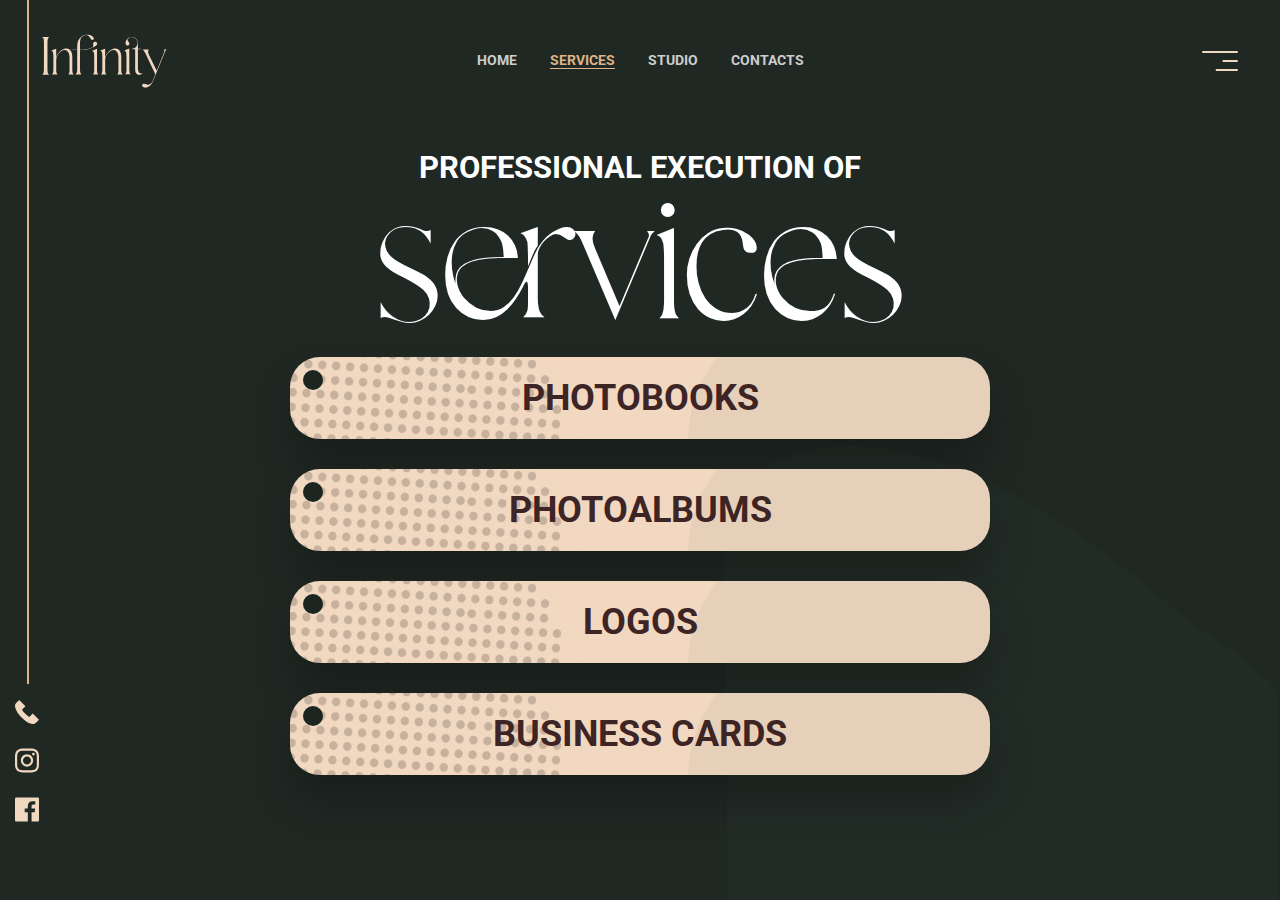
==== project/services.html @ 1087a3ee "com" ====
<!DOCTYPE html>
<html lang="en">

<head>
   <meta charset="UTF-8">
   <meta http-equiv="X-UA-Compatible" content="IE=edge">
   <meta name="viewport" content="width=device-width, initial-scale=1.0">
   <title>Angela Tymchenko - Services</title>
   <link rel="stylesheet" href="../project/css/style.css">
</head>

<body>
   <div class="wrapper">
      <header class="header">
         <div class="container container__header">
            <div class="header__line line">
               <div class="line__item">
               </div>
               <div class="line__icons">
                  <a href="tel:380681369281"> <img src="./images/phone.svg" alt="ico"> </a>
                  <a href="https://www.instagram.com/ashagst/?hl=en" target="_blank"> <img src="./images/insta.svg"
                        alt="ico"> </a>
                  <a href="https://www.facebook.com/ashagst" target="_blank"> <img src="./images/facebook.svg"
                        alt="ico"> </a>
               </div>
            </div>
            <div class="header__body">
               <a href="#" class="header__logo">
                  <img src="./images/logo.svg" alt="Aistudio logo">
               </a>
               <div class="header__burger">
                  <span></span>
               </div>
               <nav class="header__menu">
                  <ul class="header__list">
                     <li><a href="index.html" class="header__link">Home</a></li>
                     <li><a href="services.html" class="header__link header__link_active">Services</a></li>
                     <li><a href="studio.html" class="header__link">Studio</a></li>
                     <li><a href="contacts.html" class="header__link ">Contacts</a></li>
                  </ul>
               </nav>
               <img class="header__decor" src="./images/menu-decor.svg" alt="Infinity logo">
            </div>
         </div>
      </header>
      <main class="page">
         <div class="container">
            <div class="cover__title cover__title_services">
               Professional execution of
            </div>
            <div class="cover__subtitle">
               services
            </div>
         </div>
         <div class="services">
            <div class="container container_services">
               <ul class="services__list">
                  <li>Photobooks</li>
                  <li>Photoalbums</li>
                  <li>Logos</li>
                  <li>Business cards</li>
               </ul>
            </div>
         </div>
      </main>
      <footer class="footer">
         <div class="container container_footer">
            <div class="footer__line">
            </div>
            <div class="footer__icons">
               <a href="tel:380681369281"> <img src="./images/phone.svg" alt="ico"> </a>
               <a href="https://www.instagram.com/ashagst/?hl=en" target="_blank"> <img src="./images/insta.svg"
                     alt="ico"> </a>
               <a href="https://www.facebook.com/ashagst" target="_blank"> <img src="./images/facebook.svg" alt="ico">
               </a>
            </div>
         </div>
      </footer>
   </div>
   <script src="./js/burger.js"></script>
   <script src="https://code.jquery.com/jquery-3.6.0.min.js"></script>
   <script src="./js/script.js"></script>
   <script src="./js/slick.min.js"></script>
</body>

</html>
---- project/css/style.css ----
@charset "UTF-8";
@import url("https://fonts.googleapis.com/css2?family=Roboto:wght@300;700&display=swap");
* {
  padding: 0;
  margin: 0;
  border: 0; }

*,
*:before,
*:after {
  -webkit-box-sizing: border-box;
  -moz-box-sizing: border-box;
  box-sizing: border-box; }

:focus,
:active {
  outline: none; }

a:focus,
a:active {
  outline: none; }

nav,
footer,
header,
aside {
  display: block; }

html,
body {
  height: 100%;
  width: 100%;
  font-size: 100%;
  line-height: 1;
  font-size: 14px;
  -ms-text-size-adjust: 100%;
  -moz-text-size-adjust: 100%;
  -webkit-text-size-adjust: 100%; }

input,
button,
textarea {
  font-family: inherit; }

input::-ms-clear {
  display: none; }

button {
  cursor: pointer; }

button::-moz-focus-inner {
  padding: 0;
  border: 0; }

a,
a:visited {
  text-decoration: none; }

a:hover {
  text-decoration: none; }

ul li {
  list-style: none; }

img {
  vertical-align: top; }

h1,
h2,
h3,
h4,
h5,
h6 {
  font-size: inherit;
  font-weight: 400; }

.header {
  position: relative;
  top: 0;
  left: 0;
  z-index: 50;
  width: 100%; }
  .header::before {
    position: absolute;
    top: 0;
    left: 0;
    z-index: 3;
    width: 100%;
    height: 100%;
    content: ""; }
  .header__body {
    display: -webkit-box;
    display: -ms-flexbox;
    display: flex;
    position: relative;
    -webkit-box-align: center;
    -ms-flex-align: center;
    align-items: center;
    -webkit-box-pack: center;
    -ms-flex-pack: center;
    justify-content: center;
    width: 100%;
    height: 121px;
    position: relative; }
  .header__logo {
    position: absolute;
    top: 50%;
    left: 0;
    -webkit-transform: translateY(-50%);
    -ms-transform: translateY(-50%);
    transform: translateY(-50%);
    z-index: 50; }
  .header__decor {
    position: absolute;
    top: 50%;
    right: 0;
    -webkit-transform: translateY(-50%);
    -ms-transform: translateY(-50%);
    transform: translateY(-50%); }
  .header__burger {
    display: none; }
  .header__burger.active::before {
    top: 9px;
    -webkit-transform: rotate(45deg);
    -ms-transform: rotate(45deg);
    transform: rotate(45deg); }
  .header__burger.active::after {
    bottom: 9px;
    -webkit-transform: rotate(-45deg);
    -ms-transform: rotate(-45deg);
    transform: rotate(-45deg); }
  .header__burger.active span {
    -webkit-transform: scale(0);
    -ms-transform: scale(0);
    transform: scale(0); }
  .header__list {
    display: -webkit-box;
    display: -ms-flexbox;
    display: flex;
    position: relative;
    z-index: 3; }
    .header__list li {
      margin: 0 0 0 33px; }
      .header__list li:first-child {
        margin-left: 0; }
  .header__link {
    font-family: Roboto;
    font-style: normal;
    font-weight: bold;
    font-size: 14px;
    line-height: 1.21429;
    text-transform: uppercase;
    color: #cdcdcd;
    -webkit-transition: color 0.2s ease;
    -o-transition: color 0.2s ease;
    transition: color 0.2s ease; }
    .header__link_active {
      color: #dfb388;
      position: relative; }
      .header__link_active::after {
        content: "";
        position: absolute;
        width: 100%;
        height: 1px;
        background-color: #dfb388;
        bottom: 0;
        left: 0;
        -webkit-transform: translateY(100%);
        -ms-transform: translateY(100%);
        transform: translateY(100%); }
    .header__link:hover {
      color: #dfb388; }

@media (max-width: 767.98px) {
  body.lock {
    overflow: hidden; }
  .header::before {
    background: #202824; }
  .header__list {
    display: block;
    text-align: center;
    margin-top: 70px; }
    .header__list li {
      margin: 0; }
      .header__list li:not(:last-child) {
        margin-bottom: 25px; }
  .header__link {
    font-size: 18px; }
  .header__body {
    height: 70px;
    -webkit-box-pack: end;
    -ms-flex-pack: end;
    justify-content: flex-end; }
  .header__decor {
    display: none; }
  .header__menu {
    position: fixed;
    background: #202824;
    top: -100%;
    left: 0;
    -webkit-transition-duration: 0.3s;
    -o-transition-duration: 0.3s;
    transition-duration: 0.3s;
    width: 100%;
    height: 100%;
    overflow: auto; }
  .header__menu.active {
    top: 0;
    -webkit-transition-duration: 0.3s;
    -o-transition-duration: 0.3s;
    transition-duration: 0.3s; }
  .header__burger {
    display: block;
    position: relative;
    z-index: 3;
    width: 30px;
    height: 20px; }
    .header__burger::after, .header__burger::before {
      position: absolute;
      left: 0;
      -webkit-transition-duration: 0.3s;
      -o-transition-duration: 0.3s;
      transition-duration: 0.3s;
      width: 100%;
      height: 2px;
      content: "";
      background-color: #f1d8c0;
      border-radius: 1px; }
    .header__burger::before {
      top: 0; }
    .header__burger::after {
      bottom: 0; }
    .header__burger span {
      position: absolute;
      top: 9px;
      left: 0;
      -webkit-transition-duration: 0.3s;
      -o-transition-duration: 0.3s;
      transition-duration: 0.3s;
      background-color: #f1d8c0;
      width: 100%;
      height: 2px; } }

/*-------------------------------ШРИФТЫ-----------------------------------*/
@font-face {
  font-family: "Futura";
  src: url("../fonts/Futura-Bold/Futura-Bold.eot");
  src: url("../fonts/Futura-Bold/Futura-Bold.eot?#iefix") format("embedded-opentype"), url("../fonts/Futura-Bold/Futura-Bold.woff") format("woff"), url("../fonts/Futura-Bold/Futura-Bold.ttf") format("truetype"), url("../fonts/Futura-Bold/Futura-Bold.svg#Futura-Bold") format("svg");
  font-weight: bold;
  font-style: normal;
  font-display: swap; }

@font-face {
  font-family: "Gallient";
  src: url("../fonts/Gallient-Regular/Gallient-Regular.woff");
  src: url("../fonts/Gallient-Regular/Gallient-Regular.eot?#iefix") format("embedded-opentype"), url("../fonts/Gallient-Regular/Gallient-Regular.woff") format("woff"), url("../fonts/Gallient-Regular/Gallient-Regular.ttf") format("truetype"), url("../fonts/Gallient-Regular/Gallient-Regular.svg#Gallient-Regular") format("svg");
  font-weight: normal;
  font-style: normal;
  font-display: swap; }

/*-------------------------ШРИФТ ПО УМОЛЧАНИЮ-----------------------------*/
/*-------------------------------ПЕРЕМЕННЫЕ-------------------------------*/
/*
   @media (max-width: $md2 + px) {
   }
   @media (max-width: $md3 + px) {
   }
   @media (max-width: $md4 + px) {
   }
*/
/*--------------------------CONTENT WRAPPERS------------------------------*/
body {
  font-family: "";
  background: #202824; }

.wrapper {
  width: 100%;
  min-height: 100%;
  overflow: hidden;
  display: -webkit-box;
  display: -ms-flexbox;
  display: flex;
  -webkit-box-orient: vertical;
  -webkit-box-direction: normal;
  -ms-flex-direction: column;
  flex-direction: column;
  position: relative; }
  .wrapper::after {
    content: url("../images/decor-2.png");
    position: absolute;
    bottom: -18px;
    right: 3px;
    z-index: -1; }
  @media (max-width: 1099.98px) {
    .wrapper::after {
      bottom: -18px;
      right: -30px; } }
  @media (max-width: 899.98px) {
    .wrapper::after {
      bottom: -18px;
      right: -200px; } }
  @media (max-width: 767.98px) {
    .wrapper::after {
      bottom: -200px;
      right: -300px; } }
  @media (max-width: 767.98px) {
    .wrapper::after {
      display: none; } }

.container {
  max-width: 1276px;
  margin: 0 auto;
  padding: 0 40px; }
  .container__header {
    position: relative; }

@media (max-width: 767.98px) {
  .container {
    padding: 0 15px; } }

.page {
  -webkit-box-flex: 1;
  -ms-flex: 1 1 100%;
  flex: 1 1 100%; }

/*------------------------------HEADER------------------------------------*/
.header {
  position: relative;
  top: 0;
  left: 0;
  z-index: 50;
  width: 100%; }
  .header::before {
    position: absolute;
    top: 0;
    left: 0;
    z-index: 3;
    width: 100%;
    height: 100%;
    content: ""; }
  .header__body {
    display: -webkit-box;
    display: -ms-flexbox;
    display: flex;
    position: relative;
    -webkit-box-align: center;
    -ms-flex-align: center;
    align-items: center;
    -webkit-box-pack: center;
    -ms-flex-pack: center;
    justify-content: center;
    width: 100%;
    height: 121px;
    position: relative; }
  .header__logo {
    position: absolute;
    top: 50%;
    left: 0;
    -webkit-transform: translateY(-50%);
    -ms-transform: translateY(-50%);
    transform: translateY(-50%);
    z-index: 50; }
  .header__decor {
    position: absolute;
    top: 50%;
    right: 0;
    -webkit-transform: translateY(-50%);
    -ms-transform: translateY(-50%);
    transform: translateY(-50%); }
  .header__burger {
    display: none; }
  .header__burger.active::before {
    top: 9px;
    -webkit-transform: rotate(45deg);
    -ms-transform: rotate(45deg);
    transform: rotate(45deg); }
  .header__burger.active::after {
    bottom: 9px;
    -webkit-transform: rotate(-45deg);
    -ms-transform: rotate(-45deg);
    transform: rotate(-45deg); }
  .header__burger.active span {
    -webkit-transform: scale(0);
    -ms-transform: scale(0);
    transform: scale(0); }
  .header__list {
    display: -webkit-box;
    display: -ms-flexbox;
    display: flex;
    position: relative;
    z-index: 3; }
    .header__list li {
      margin: 0 0 0 33px; }
      .header__list li:first-child {
        margin-left: 0; }
  .header__link {
    font-family: Roboto;
    font-style: normal;
    font-weight: bold;
    font-size: 14px;
    line-height: 1.21429;
    text-transform: uppercase;
    color: #cdcdcd;
    -webkit-transition: color 0.2s ease;
    -o-transition: color 0.2s ease;
    transition: color 0.2s ease; }
    .header__link_active {
      color: #dfb388;
      position: relative; }
      .header__link_active::after {
        content: "";
        position: absolute;
        width: 100%;
        height: 1px;
        background-color: #dfb388;
        bottom: 0;
        left: 0;
        -webkit-transform: translateY(100%);
        -ms-transform: translateY(100%);
        transform: translateY(100%); }
    .header__link:hover {
      color: #dfb388; }

@media (max-width: 767.98px) {
  body.lock {
    overflow: hidden; }
  .header::before {
    background: #202824; }
  .header__list {
    display: block;
    text-align: center;
    margin-top: 70px; }
    .header__list li {
      margin: 0; }
      .header__list li:not(:last-child) {
        margin-bottom: 25px; }
  .header__link {
    font-size: 18px; }
  .header__body {
    height: 70px;
    -webkit-box-pack: end;
    -ms-flex-pack: end;
    justify-content: flex-end; }
  .header__decor {
    display: none; }
  .header__menu {
    position: fixed;
    background: #202824;
    top: -100%;
    left: 0;
    -webkit-transition-duration: 0.3s;
    -o-transition-duration: 0.3s;
    transition-duration: 0.3s;
    width: 100%;
    height: 100%;
    overflow: auto; }
  .header__menu.active {
    top: 0;
    -webkit-transition-duration: 0.3s;
    -o-transition-duration: 0.3s;
    transition-duration: 0.3s; }
  .header__burger {
    display: block;
    position: relative;
    z-index: 3;
    width: 30px;
    height: 20px; }
    .header__burger::after, .header__burger::before {
      position: absolute;
      left: 0;
      -webkit-transition-duration: 0.3s;
      -o-transition-duration: 0.3s;
      transition-duration: 0.3s;
      width: 100%;
      height: 2px;
      content: "";
      background-color: #f1d8c0;
      border-radius: 1px; }
    .header__burger::before {
      top: 0; }
    .header__burger::after {
      bottom: 0; }
    .header__burger span {
      position: absolute;
      top: 9px;
      left: 0;
      -webkit-transition-duration: 0.3s;
      -o-transition-duration: 0.3s;
      transition-duration: 0.3s;
      background-color: #f1d8c0;
      width: 100%;
      height: 2px; } }

/*-------------------------------BEM-BLOCKS-------------------------------*/
/*------------------------------PAGE--------------------------------------*/
.line {
  position: absolute;
  top: 0;
  left: 14px;
  z-index: 20; }
  .line__item {
    height: 76vh;
    width: 2px;
    background-color: #dfb388;
    margin-bottom: 16px; }
  .line__icons a {
    display: block;
    -webkit-transform: translateX(-50%);
    -ms-transform: translateX(-50%);
    transform: translateX(-50%); }
  .line__icons a:not(:last-child) {
    margin-bottom: 24px; }
  .line__icons img:hover {
    -webkit-filter: brightness(80%);
    filter: brightness(80%);
    -webkit-transition: -webkit-filter ease 0.4s;
    transition: -webkit-filter ease 0.4s;
    -o-transition: filter ease 0.4s;
    transition: filter ease 0.4s;
    transition: filter ease 0.4s, -webkit-filter ease 0.4s; }

@media (max-width: 1290px) {
  .line {
    left: 25px; } }

@media (max-width: 767.98px) {
  .line {
    display: none; } }

.cover {
  padding: 0 0 116px 0;
  position: relative; }
  @media (max-width: 574.98px) {
    .cover {
      padding: 0 0 80px 0; } }
  @media (max-width: 409.98px) {
    .cover {
      padding: 0 0 60px 0; } }
  @media (max-width: 349.98px) {
    .cover {
      padding: 0 0 40px 0; } }
  .cover::before {
    content: url("../images/decor.png");
    position: absolute;
    top: -11px;
    left: -241px; }
  .cover::after {
    content: url("../images/decor.png");
    position: absolute;
    top: -90px;
    right: -238px;
    -webkit-transform: rotate(-180deg);
    -ms-transform: rotate(-180deg);
    transform: rotate(-180deg); }
  .cover__title {
    font-family: Roboto;
    font-style: normal;
    font-weight: bold;
    font-size: 31.3834px;
    line-height: 1.17897;
    text-transform: uppercase;
    color: #ffffff;
    text-align: center;
    margin: 14px 0 -24px 0; }
    .cover__title_contacts {
      margin: 14px 0 0px 0; }
    .cover__title_studio {
      margin: 14px 0 14px 0; }
    .cover__title_services {
      margin: 14px 0 -12px 0; }
  .cover__subtitle {
    font-family: Gallient;
    font-style: normal;
    font-weight: normal;
    font-size: 168.08px;
    line-height: 1;
    color: #ffffff;
    text-align: center;
    margin-bottom: 15px; }
    .cover__subtitle_contacts {
      margin-bottom: 70px; }
  .cover__buttons {
    display: -webkit-box;
    display: -ms-flexbox;
    display: flex;
    -webkit-box-pack: center;
    -ms-flex-pack: center;
    justify-content: center; }

.buttons__book-session {
  display: inline-block;
  font-family: Futura;
  font-style: normal;
  font-weight: bold;
  font-size: 14px;
  line-height: 1.35714;
  text-transform: uppercase;
  color: #202824;
  background: #f1d8c0;
  border-radius: 36px;
  padding: 9px 18px;
  min-width: 171px;
  margin-right: 18px; }
  .buttons__book-session:hover {
    background: #dfb388;
    -webkit-transition: background ease 0.4s;
    -o-transition: background ease 0.4s;
    transition: background ease 0.4s; }

.buttons__explore {
  display: inline-block;
  font-family: Futura;
  font-style: normal;
  font-weight: bold;
  font-size: 14px;
  text-transform: uppercase;
  line-height: 1.35714;
  color: #f1d8c0;
  border: 2px solid #f1d8c0;
  border-radius: 36px;
  padding: 7px 75px 7px 27px;
  min-width: 171px;
  background: url("../images/btn-arrow.svg") 84% 50% no-repeat; }
  .buttons__explore:hover {
    border: 2px solid #dfb388;
    color: #dfb388;
    -webkit-transition: color ease 0.4s;
    -o-transition: color ease 0.4s;
    transition: color ease 0.4s;
    -webkit-transition: border ease 0.4s;
    -o-transition: border ease 0.4s;
    transition: border ease 0.4s; }

@media (max-width: 767.98px) {
  .cover__title {
    font-size: 24px;
    margin: 0 0 -20px 0; }
  .cover__subtitle {
    font-size: 128px; } }

@media (max-width: 559.98px) {
  .cover__title {
    font-size: 18px;
    margin: 0 0 -15px 0; }
  .cover__subtitle {
    font-size: 96px; } }

@media (max-width: 424.98px) {
  .cover__title {
    font-size: 14px;
    margin: 0 0 -10px 0; }
  .cover__subtitle {
    font-size: 72px; } }

@media (max-width: 374.98px) {
  .buttons {
    display: block;
    text-align: center; }
    .buttons__book-session {
      margin: 0 0 20px 0; } }

.container__slider {
  position: relative;
  padding: 0 104px 92px 104px; }

/* Конкретный слайдер */
.slider {
  position: relative;
  padding: 0 60px;
  /* Cлайд */
  /* Ограничивающая оболочка */
  /* Лента слайдов */
  /* Стрелка */
  /* Стрелка вправо */
  /* Стрелка влево */
  /* Стрелка не активная */
  /* Точки (булиты) */
  /* Активная точка */
  /* Элемент точки */ }
  .slider::before {
    content: url("../images/decor.png");
    position: absolute;
    -webkit-transform: scale(-1, 1) rotate(-86.25deg);
    -ms-transform: scale(-1, 1) rotate(-86.25deg);
    transform: scale(-1, 1) rotate(-86.25deg);
    bottom: -224px;
    left: -30px;
    z-index: -1; }
  @media (max-width: 1099.98px) {
    .slider::before {
      bottom: -224px;
      left: -200px; } }
  @media (max-width: 767.98px) {
    .slider::before {
      bottom: -424px;
      left: -200px; } }
  @media (max-width: 767.98px) {
    .slider::before {
      display: none; } }
  .slider__item {
    text-align: center; }
    .slider__item img {
      max-width: 100%;
      max-height: 339px;
      -o-object-fit: contain;
      object-fit: contain; }
  .slider .slick-list {
    overflow: hidden;
    max-height: 339px; }
  .slider .slick-track {
    display: -webkit-box;
    display: -ms-flexbox;
    display: flex;
    -webkit-box-align: center;
    -ms-flex-align: center;
    align-items: center; }
  .slider .slick-arrow {
    position: absolute;
    top: 50%;
    -webkit-transform: translateY(-50%);
    -ms-transform: translateY(-50%);
    transform: translateY(-50%);
    z-index: 10;
    font-size: 0;
    width: 40px;
    height: 40px; }
  .slider .slick-arrow.slick-next {
    right: 0;
    background: url("../images/arrow-active.svg") 0 0/100% no-repeat; }
    .slider .slick-arrow.slick-next:hover {
      -webkit-filter: brightness(80%);
      filter: brightness(80%);
      -webkit-transition: -webkit-filter ease 0.4s;
      transition: -webkit-filter ease 0.4s;
      -o-transition: filter ease 0.4s;
      transition: filter ease 0.4s;
      transition: filter ease 0.4s, -webkit-filter ease 0.4s; }
  .slider .slick-arrow.slick-prev {
    left: 0;
    background: url("../images/arrow-active.svg") 0 0/100% no-repeat;
    -webkit-transform: rotate(180deg) translateY(50%);
    -ms-transform: rotate(180deg) translateY(50%);
    transform: rotate(180deg) translateY(50%); }
    .slider .slick-arrow.slick-prev:hover {
      -webkit-filter: brightness(80%);
      filter: brightness(80%);
      -webkit-transition: -webkit-filter ease 0.4s;
      transition: -webkit-filter ease 0.4s;
      -o-transition: filter ease 0.4s;
      transition: filter ease 0.4s;
      transition: filter ease 0.4s, -webkit-filter ease 0.4s; }
  .slider .slick-arrow.slick-disabled {
    background: url("../images/arrow-blocked.svg") 0 0/100% no-repeat; }
    .slider .slick-arrow.slick-disabled:hover {
      -webkit-filter: brightness(100%);
      filter: brightness(100%); }
  .slider .slick-dots {
    position: absolute;
    bottom: -44px;
    left: 50%;
    -webkit-transform: translateX(-50%) translateY(100%);
    -ms-transform: translateX(-50%) translateY(100%);
    transform: translateX(-50%) translateY(100%);
    display: -webkit-box;
    display: -ms-flexbox;
    display: flex;
    -webkit-box-align: end;
    -ms-flex-align: end;
    align-items: flex-end;
    height: 9px;
    font-size: 0px; }
  .slider .slick-dots li {
    list-style: none;
    margin: 0 16px; }
  .slider .slick-dots li.slick-active button {
    width: 100px;
    height: 9px;
    background: #ffffff; }
  .slider .slick-dots li button {
    font-size: 0;
    width: 100px;
    height: 5px;
    background: rgba(255, 255, 255, 0.4); }

.slider__counter {
  position: absolute;
  bottom: 104px;
  left: 50%;
  -webkit-transform: translateX(-50%) translateY(100%);
  -ms-transform: translateX(-50%) translateY(100%);
  transform: translateX(-50%) translateY(100%);
  z-index: 1; }

.slider__current-slide {
  font-family: "Gallient";
  font-style: normal;
  font-weight: 400;
  font-size: 48px;
  line-height: 1.41667;
  letter-spacing: 0.105em;
  text-transform: uppercase;
  color: #fff; }

.slider__all-slides {
  font-family: "Gallient";
  font-style: normal;
  font-weight: 400;
  font-size: 20px;
  line-height: 1.45;
  letter-spacing: 0.105em;
  text-transform: uppercase;
  color: #ffffff; }

@media (max-width: 1099.98px) {
  .container__slider {
    padding: 0 60px 92px 60px; } }

@media (max-width: 767.98px) {
  .slider {
    padding: 0 15px; }
  .container__slider {
    padding: 0 15px 92px 15px; } }

@media (max-width: 624.98px) {
  .slider {
    /* Активная точка */
    /* Элемент точки */ }
    .slider .slick-dots li {
      margin: 0 16px; }
    .slider .slick-dots li.slick-active button {
      width: 70px;
      height: 9px; }
    .slider .slick-dots li button {
      width: 70px;
      height: 5px; } }

@media (max-width: 424.98px) {
  .slider__counter {
    bottom: 100px; }
    .slider__counter .slider__current-slide {
      font-size: 42px; }
    .slider__counter .slider__all-slides {
      font-size: 18px; } }

@media (max-width: 377.98px) {
  .slider__counter {
    bottom: 100px; }
    .slider__counter .slider__current-slide {
      font-size: 36px; }
    .slider__counter .slider__all-slides {
      font-size: 14px; } }

/*===============================FOOTER=====================================*/
.footer {
  padding: 0 0 20px 0; }
  .footer__line {
    width: 70vw;
    margin: 0 auto 20px auto;
    height: 2px;
    background-color: #f1d8c0; }
  .footer__icons {
    display: -webkit-box;
    display: -ms-flexbox;
    display: flex;
    -webkit-box-pack: center;
    -ms-flex-pack: center;
    justify-content: center; }
    .footer__icons img {
      height: 40px; }
    .footer__icons a:not(:last-child) {
      margin-right: 20px; }

@media (max-width: 424.98px) {
  .footer__icons img {
    height: 30px; } }

@media (min-width: 767.98px) {
  .footer {
    display: none; } }

/*========================================================================*/
.page {
  padding: 14px 0 0 0; }

.container_contacts {
  display: -webkit-box;
  display: -ms-flexbox;
  display: flex; }

.contacts {
  padding-bottom: 50px; }
  .contacts__row {
    margin: 0 auto;
    display: -webkit-box;
    display: -ms-flexbox;
    display: flex;
    -webkit-box-align: center;
    -ms-flex-align: center;
    align-items: center; }
  .contacts__info {
    margin-right: 20px; }
    .contacts__info > a div {
      -webkit-transition: color 0.2s ease;
      -o-transition: color 0.2s ease;
      transition: color 0.2s ease; }
    .contacts__info > a:hover > div {
      color: #f1d8c0; }
  .contacts__image img {
    max-width: 100%; }

.contacts-info__name {
  font-family: "Roboto";
  font-style: normal;
  font-weight: 700;
  font-size: 22px;
  line-height: 1.18182;
  color: #ffffff;
  margin-bottom: 10px; }

.contacts-info__specialty {
  font-family: "Roboto";
  font-style: italic;
  font-weight: 700;
  font-size: 18px;
  line-height: 1.16667;
  color: #ffffff;
  margin-bottom: 15px; }

.contacts-info__tel, .contacts-info__inst, .contacts-info__facebook {
  font-family: "Roboto";
  font-style: normal;
  font-weight: 300;
  font-size: 16px;
  line-height: 1.1875;
  color: #ffffff;
  margin-bottom: 10px;
  padding-left: 26px;
  position: relative; }
  .contacts-info__tel::before, .contacts-info__inst::before, .contacts-info__facebook::before {
    content: "";
    left: 0;
    top: 50%;
    -webkit-transform: translateY(-50%);
    -ms-transform: translateY(-50%);
    transform: translateY(-50%);
    height: 16px;
    width: 16px;
    position: absolute;
    background-image: url("../images/phone.svg");
    background-size: cover; }

.contacts-info__tel::before {
  background-image: url("../images/phone.svg"); }

.contacts-info__inst::before {
  background-image: url("../images/insta.svg"); }

.contacts-info__facebook {
  margin-bottom: 0; }
  .contacts-info__facebook::before {
    background-image: url("../images/facebook.svg"); }

@media (max-width: 450px) {
  .contacts__row {
    -webkit-box-orient: vertical;
    -webkit-box-direction: reverse;
    -ms-flex-direction: column-reverse;
    flex-direction: column-reverse; }
  .contacts-info {
    margin: 0; }
    .contacts-info__specialty, .contacts-info__name {
      text-align: center; }
  .contacts__image {
    margin-bottom: 20px; } }

.services {
  padding-bottom: 50px; }
  .services__list {
    margin: 0 auto;
    padding: 0 30px;
    max-width: 760px;
    width: 100%; }
    .services__list > li {
      display: block;
      text-align: center;
      padding: 20px 35px;
      font-family: "Roboto";
      font-style: normal;
      font-weight: 700;
      font-size: 36px;
      line-height: 1.16667;
      text-transform: uppercase;
      color: #3e2525;
      border-radius: 30px;
      -webkit-box-shadow: 1px 25px 40px rgba(0, 0, 0, 0.25);
      box-shadow: 1px 25px 40px rgba(0, 0, 0, 0.25);
      background-image: url(../images/services-background.jpg);
      position: relative; }
      .services__list > li::before {
        content: "";
        height: 20px;
        width: 20px;
        position: absolute;
        left: 13px;
        top: 13px;
        background-color: #1d2521;
        border-radius: 50%; }
    .services__list > li:not(:last-child) {
      margin-bottom: 30px; }

@media (min-width: 768.02px) {
  .services__list > li {
    -webkit-transition: all 0.2s ease;
    -o-transition: all 0.2s ease;
    transition: all 0.2s ease; }
    .services__list > li:hover {
      -webkit-transform: scale(1.05);
      -ms-transform: scale(1.05);
      transform: scale(1.05); } }

.container_services {
  display: -webkit-box;
  display: -ms-flexbox;
  display: flex; }

@media (max-width: 559.98px) {
  .services__list li {
    font-size: 24px;
    border-radius: 20px; }
    .services__list li::before {
      height: 15px;
      width: 15px; } }

@media (max-width: 410px) {
  .services__list li {
    padding: 15px 35px;
    border-radius: 20px;
    font-size: 18px; }
    .services__list li::before {
      height: 10px;
      width: 10px;
      left: 10px;
      top: 10px; } }

.studio {
  display: -webkit-box;
  display: -ms-flexbox;
  display: flex;
  padding: 0 30px 50px 30px; }
  .studio__row-1, .studio__row-2, .studio__row-3 {
    max-width: 1100px;
    width: 100%;
    display: -webkit-box;
    display: -ms-flexbox;
    display: flex;
    overflow: hidden; }

.row-1__element img,
.row-2__element img,
.row-3__element img {
  border-radius: 30px;
  max-width: 100%;
  width: 100%;
  height: 100%;
  -o-object-fit: cover;
  object-fit: cover; }

.container_studio {
  margin: 0 auto; }

.row-1 {
  margin: 0 0 30px 0; }
  .row-1__column {
    padding: 0 7.5px; }
  .row-1 > div:nth-child(1) {
    -webkit-box-flex: 0;
    -ms-flex: 0 0 70%;
    flex: 0 0 70%; }
  .row-1 > div:nth-child(2) {
    -webkit-box-flex: 0;
    -ms-flex: 0 0 30%;
    flex: 0 0 30%;
    display: -webkit-box;
    display: -ms-flexbox;
    display: flex;
    -webkit-box-orient: vertical;
    -webkit-box-direction: normal;
    -ms-flex-direction: column;
    flex-direction: column; }
    .row-1 > div:nth-child(2) > div:nth-child(1) {
      height: 60%;
      padding: 7.5px 0; }
    .row-1 > div:nth-child(2) > div:nth-child(2) {
      height: 40%;
      padding: 7.5px 0; }

.row-2 {
  margin: 0 0 30px 0; }
  .row-2__column {
    padding: 0 7.5px; }
  .row-2 > div:nth-child(1) {
    -webkit-box-flex: 0;
    -ms-flex: 0 0 33.333%;
    flex: 0 0 33.333%;
    display: -webkit-box;
    display: -ms-flexbox;
    display: flex;
    -webkit-box-orient: vertical;
    -webkit-box-direction: normal;
    -ms-flex-direction: column;
    flex-direction: column; }
    .row-2 > div:nth-child(1) > div:nth-child(1) {
      height: 60%;
      padding: 7.5px 0; }
    .row-2 > div:nth-child(1) > div:nth-child(2) {
      height: 40%;
      padding: 7.5px 0; }
  .row-2 > div:nth-child(2) {
    -webkit-box-flex: 0;
    -ms-flex: 0 0 33.333%;
    flex: 0 0 33.333%;
    -ms-flex-item-align: stretch;
    -ms-grid-row-align: stretch;
    align-self: stretch; }
    .row-2 > div:nth-child(2) > div {
      height: 100%; }
  .row-2 > div:nth-child(3) {
    -webkit-box-flex: 0;
    -ms-flex: 0 0 33.333%;
    flex: 0 0 33.333%;
    display: -webkit-box;
    display: -ms-flexbox;
    display: flex;
    -webkit-box-orient: vertical;
    -webkit-box-direction: normal;
    -ms-flex-direction: column;
    flex-direction: column; }
    .row-2 > div:nth-child(3) > div:nth-child(1) {
      height: 40%;
      padding: 7.5px 0; }
    .row-2 > div:nth-child(3) > div:nth-child(2) {
      height: 60%; }

.row-3 {
  height: 450px; }
  .row-3__column {
    width: 100%; }
    .row-3__column .row-3__element {
      padding: 0 7.5px;
      height: 100%; }
      .row-3__column .row-3__element img {
        max-height: 100%; }

@media (max-width: 1000px) {
  .row-1__element img,
  .row-2__element img,
  .row-3__element img {
    border-radius: 20px; } }

@media (max-width: 600px) {
  .row-1__element img,
  .row-2__element img,
  .row-3__element img {
    border-radius: 15px; } }
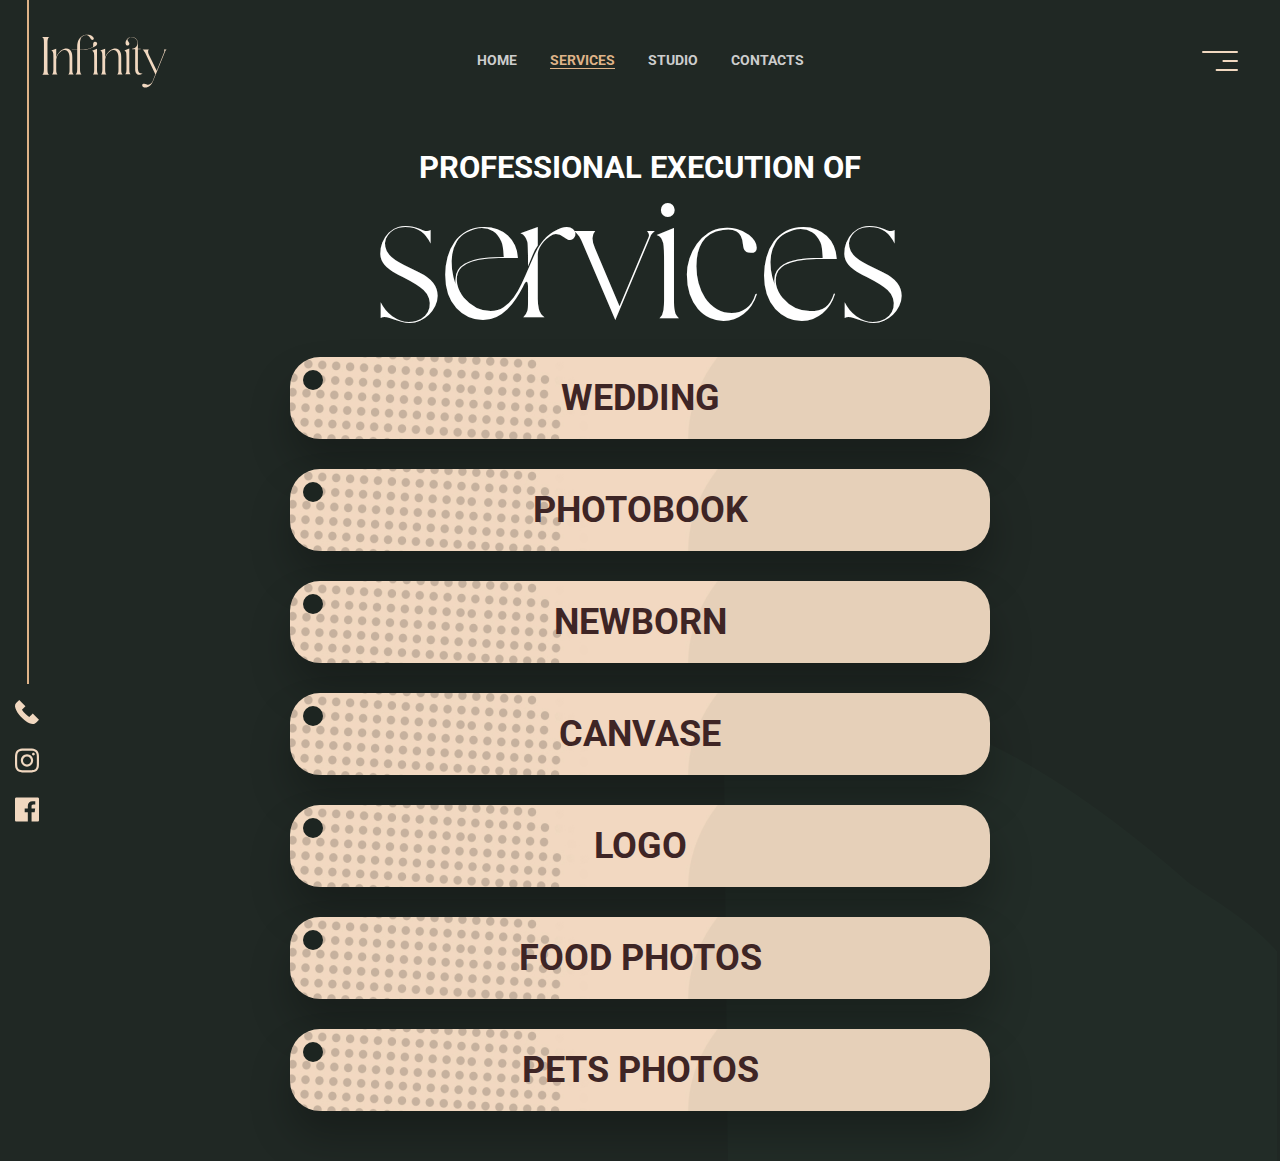
==== commit 20eeb5dc: "serv" ====
--- a/project/services.html
+++ b/project/services.html
@@ -55,10 +55,43 @@
          <div class="services">
             <div class="container container_services">
                <ul class="services__list">
-                  <li>Photobooks</li>
-                  <li>Photoalbums</li>
-                  <li>Logos</li>
-                  <li>Business cards</li>
+                  <li>
+                     <a target="_blank" href="https://www.facebook.com/media/set/?set=a.2185450028353077&type=3">
+                        Wedding
+                     </a>
+                  </li>
+                  <li>
+                     <a target="_blank" href="https://www.facebook.com/media/set/?set=a.2059173097647438&type=3">
+                        Photobook
+                     </a>
+                  </li>
+                  <li>
+                     <a href="https://www.facebook.com/media/set/?set=a.2141134342784646&type=3" target="_blank">
+                        Newborn
+                     </a>
+                  </li>
+                  <li>
+                     <a href="https://www.facebook.com/photo/?fbid=2595133904119141&set=pcb.2595133967452468"
+                        target="_blank">
+                        Canvase
+                     </a>
+                  </li>
+                  <li>
+                     <a target="_blank"
+                        href="https://www.facebook.com/photo/?fbid=3140878502810220&set=pcb.179274130970219">
+                        Logo
+                     </a>
+                  </li>
+                  <li>
+                     <a target="_blank" href="https://www.facebook.com/media/set/?set=a.2436156929949051&type=3">
+                        Food photos
+                     </a>
+                  </li>
+                  <li>
+                     <a target="_blank" href="https://youpic.com/image/19998998/dsc_4522-by-ashagst">
+                        Pets photos
+                     </a>
+                  </li>
                </ul>
             </div>
          </div>
--- a/project/css/style.css
+++ b/project/css/style.css
@@ -878,7 +878,7 @@
   .footer {
     display: none; } }
 
-/*========================================================================*/
+/*====================================CONTACTS====================================*/
 .page {
   padding: 14px 0 0 0; }
 
@@ -960,6 +960,10 @@
   .contacts-info__facebook::before {
     background-image: url("../images/facebook.svg"); }
 
+@media (max-width: 767.97px) {
+  .cover__title_contacts {
+    margin: 0px 0 -5px 0; } }
+
 @media (max-width: 450px) {
   .contacts__row {
     -webkit-box-orient: vertical;
@@ -981,21 +985,22 @@
     max-width: 760px;
     width: 100%; }
     .services__list > li {
-      display: block;
-      text-align: center;
-      padding: 20px 35px;
-      font-family: "Roboto";
-      font-style: normal;
-      font-weight: 700;
-      font-size: 36px;
-      line-height: 1.16667;
-      text-transform: uppercase;
-      color: #3e2525;
-      border-radius: 30px;
-      -webkit-box-shadow: 1px 25px 40px rgba(0, 0, 0, 0.25);
-      box-shadow: 1px 25px 40px rgba(0, 0, 0, 0.25);
-      background-image: url(../images/services-background.jpg);
       position: relative; }
+      .services__list > li a {
+        font-family: "Roboto";
+        font-style: normal;
+        font-weight: 700;
+        font-size: 36px;
+        line-height: 1.16667;
+        text-transform: uppercase;
+        color: #3e2525;
+        padding: 20px 35px;
+        display: block;
+        text-align: center;
+        border-radius: 30px;
+        -webkit-box-shadow: 1px 25px 40px rgba(0, 0, 0, 0.25);
+        box-shadow: 1px 25px 40px rgba(0, 0, 0, 0.25);
+        background-image: url(../images/services-background.jpg); }
       .services__list > li::before {
         content: "";
         height: 20px;
@@ -1018,147 +1023,129 @@
       -ms-transform: scale(1.05);
       transform: scale(1.05); } }
 
+@media (max-width: 767.98px) {
+  .cover__title_services {
+    margin: 0 0 -5px 0; } }
+
 .container_services {
   display: -webkit-box;
   display: -ms-flexbox;
   display: flex; }
 
 @media (max-width: 559.98px) {
-  .services__list li {
+  .services__list li a {
     font-size: 24px;
     border-radius: 20px; }
-    .services__list li::before {
-      height: 15px;
-      width: 15px; } }
+  .services__list li::before {
+    height: 15px;
+    width: 15px; } }
 
 @media (max-width: 410px) {
-  .services__list li {
+  .services__list li a {
     padding: 15px 35px;
     border-radius: 20px;
     font-size: 18px; }
-    .services__list li::before {
-      height: 10px;
-      width: 10px;
-      left: 10px;
-      top: 10px; } }
+  .services__list li::before {
+    height: 10px;
+    width: 10px;
+    left: 10px;
+    top: 10px; } }
+
+.container_studio {
+  max-width: 1122px; }
 
 .studio {
-  display: -webkit-box;
-  display: -ms-flexbox;
-  display: flex;
-  padding: 0 30px 50px 30px; }
-  .studio__row-1, .studio__row-2, .studio__row-3 {
-    max-width: 1100px;
-    width: 100%;
+  padding: 75px 10px; }
+  .studio__row {
+    min-width: 100%;
     display: -webkit-box;
     display: -ms-flexbox;
     display: flex;
-    overflow: hidden; }
-
-.row-1__element img,
-.row-2__element img,
-.row-3__element img {
-  border-radius: 30px;
-  max-width: 100%;
-  width: 100%;
-  height: 100%;
-  -o-object-fit: cover;
-  object-fit: cover; }
-
-.container_studio {
-  margin: 0 auto; }
-
-.row-1 {
-  margin: 0 0 30px 0; }
-  .row-1__column {
-    padding: 0 7.5px; }
-  .row-1 > div:nth-child(1) {
-    -webkit-box-flex: 0;
-    -ms-flex: 0 0 70%;
-    flex: 0 0 70%; }
-  .row-1 > div:nth-child(2) {
-    -webkit-box-flex: 0;
-    -ms-flex: 0 0 30%;
-    flex: 0 0 30%;
+    height: 456px; }
+  .studio__image img {
+    width: 100%;
+    height: 100%;
+    -o-object-fit: cover;
+    object-fit: cover;
+    -webkit-filter: drop-shadow(1px 25px 40px rgba(0, 0, 0, 0.25));
+    filter: drop-shadow(1px 25px 40px rgba(0, 0, 0, 0.25));
+    border-radius: 30px; }
+  .studio__image_bigger {
+    height: 55%; }
+  .studio__image_smaller {
+    height: calc(45% - 15px); }
+  .studio__inner {
     display: -webkit-box;
     display: -ms-flexbox;
     display: flex;
     -webkit-box-orient: vertical;
     -webkit-box-direction: normal;
     -ms-flex-direction: column;
-    flex-direction: column; }
-    .row-1 > div:nth-child(2) > div:nth-child(1) {
-      height: 60%;
-      padding: 7.5px 0; }
-    .row-1 > div:nth-child(2) > div:nth-child(2) {
-      height: 40%;
-      padding: 7.5px 0; }
-
-.row-2 {
-  margin: 0 0 30px 0; }
-  .row-2__column {
-    padding: 0 7.5px; }
-  .row-2 > div:nth-child(1) {
+    flex-direction: column;
+    height: 100%;
+    gap: 15px; }
+
+.studio-row__1 {
+  gap: 15px;
+  margin-bottom: 50px; }
+  .studio-row__1 > div:nth-child(1) {
     -webkit-box-flex: 0;
-    -ms-flex: 0 0 33.333%;
-    flex: 0 0 33.333%;
-    display: -webkit-box;
-    display: -ms-flexbox;
-    display: flex;
+    -ms-flex: 0 1 700px;
+    flex: 0 1 700px; }
+  .studio-row__1 > div:nth-child(2) {
+    -webkit-box-flex: 0;
+    -ms-flex: 0 1 327px;
+    flex: 0 1 327px; }
+
+.studio-row__2 {
+  gap: 15px;
+  margin-bottom: 50px; }
+  .studio-row__2 > div:nth-child(1) {
+    -webkit-box-flex: 0;
+    -ms-flex: 0 1 337px;
+    flex: 0 1 337px; }
+  .studio-row__2 > div:nth-child(2) {
+    -webkit-box-flex: 0;
+    -ms-flex: 0 1 337px;
+    flex: 0 1 337px; }
+  .studio-row__2 > div:nth-child(3) {
+    -webkit-box-flex: 0;
+    -ms-flex: 0 1 337px;
+    flex: 0 1 337px; }
+
+.studio-row__3 > div:nth-child(1) {
+  -webkit-box-flex: 0;
+  -ms-flex: 0 1 100%;
+  flex: 0 1 100%; }
+  .studio-row__3 > div:nth-child(1) img {
+    -o-object-position: 50% 25%;
+    object-position: 50% 25%; }
+
+@media (max-width: 1000px) {
+  .studio__row {
+    height: 300px; } }
+
+@media (max-width: 767.98px) {
+  .cover__title_studio {
+    margin: 0 0 15px 0; }
+  .studio-row__1, .studio-row__2, .studio-row__3 {
     -webkit-box-orient: vertical;
     -webkit-box-direction: normal;
     -ms-flex-direction: column;
-    flex-direction: column; }
-    .row-2 > div:nth-child(1) > div:nth-child(1) {
-      height: 60%;
-      padding: 7.5px 0; }
-    .row-2 > div:nth-child(1) > div:nth-child(2) {
-      height: 40%;
-      padding: 7.5px 0; }
-  .row-2 > div:nth-child(2) {
-    -webkit-box-flex: 0;
-    -ms-flex: 0 0 33.333%;
-    flex: 0 0 33.333%;
-    -ms-flex-item-align: stretch;
-    -ms-grid-row-align: stretch;
-    align-self: stretch; }
-    .row-2 > div:nth-child(2) > div {
-      height: 100%; }
-  .row-2 > div:nth-child(3) {
-    -webkit-box-flex: 0;
-    -ms-flex: 0 0 33.333%;
-    flex: 0 0 33.333%;
-    display: -webkit-box;
-    display: -ms-flexbox;
-    display: flex;
-    -webkit-box-orient: vertical;
-    -webkit-box-direction: normal;
-    -ms-flex-direction: column;
-    flex-direction: column; }
-    .row-2 > div:nth-child(3) > div:nth-child(1) {
-      height: 40%;
-      padding: 7.5px 0; }
-    .row-2 > div:nth-child(3) > div:nth-child(2) {
-      height: 60%; }
-
-.row-3 {
-  height: 450px; }
-  .row-3__column {
-    width: 100%; }
-    .row-3__column .row-3__element {
-      padding: 0 7.5px;
-      height: 100%; }
-      .row-3__column .row-3__element img {
-        max-height: 100%; }
-
-@media (max-width: 1000px) {
-  .row-1__element img,
-  .row-2__element img,
-  .row-3__element img {
-    border-radius: 20px; } }
-
-@media (max-width: 600px) {
-  .row-1__element img,
-  .row-2__element img,
-  .row-3__element img {
-    border-radius: 15px; } }
+    flex-direction: column;
+    height: auto;
+    margin-bottom: 15px; }
+    .studio-row__1 > div:nth-child(n), .studio-row__2 > div:nth-child(n), .studio-row__3 > div:nth-child(n) {
+      -webkit-box-flex: 0;
+      -ms-flex: 0 1 auto;
+      flex: 0 1 auto; }
+  .studio__image {
+    height: 400px; } }
+
+@media (max-width: 500px) {
+  .studio__image {
+    height: 300px; } }
+
+@media (max-width: 440px) {
+  .studio__image {
+    height: 250px; } }
